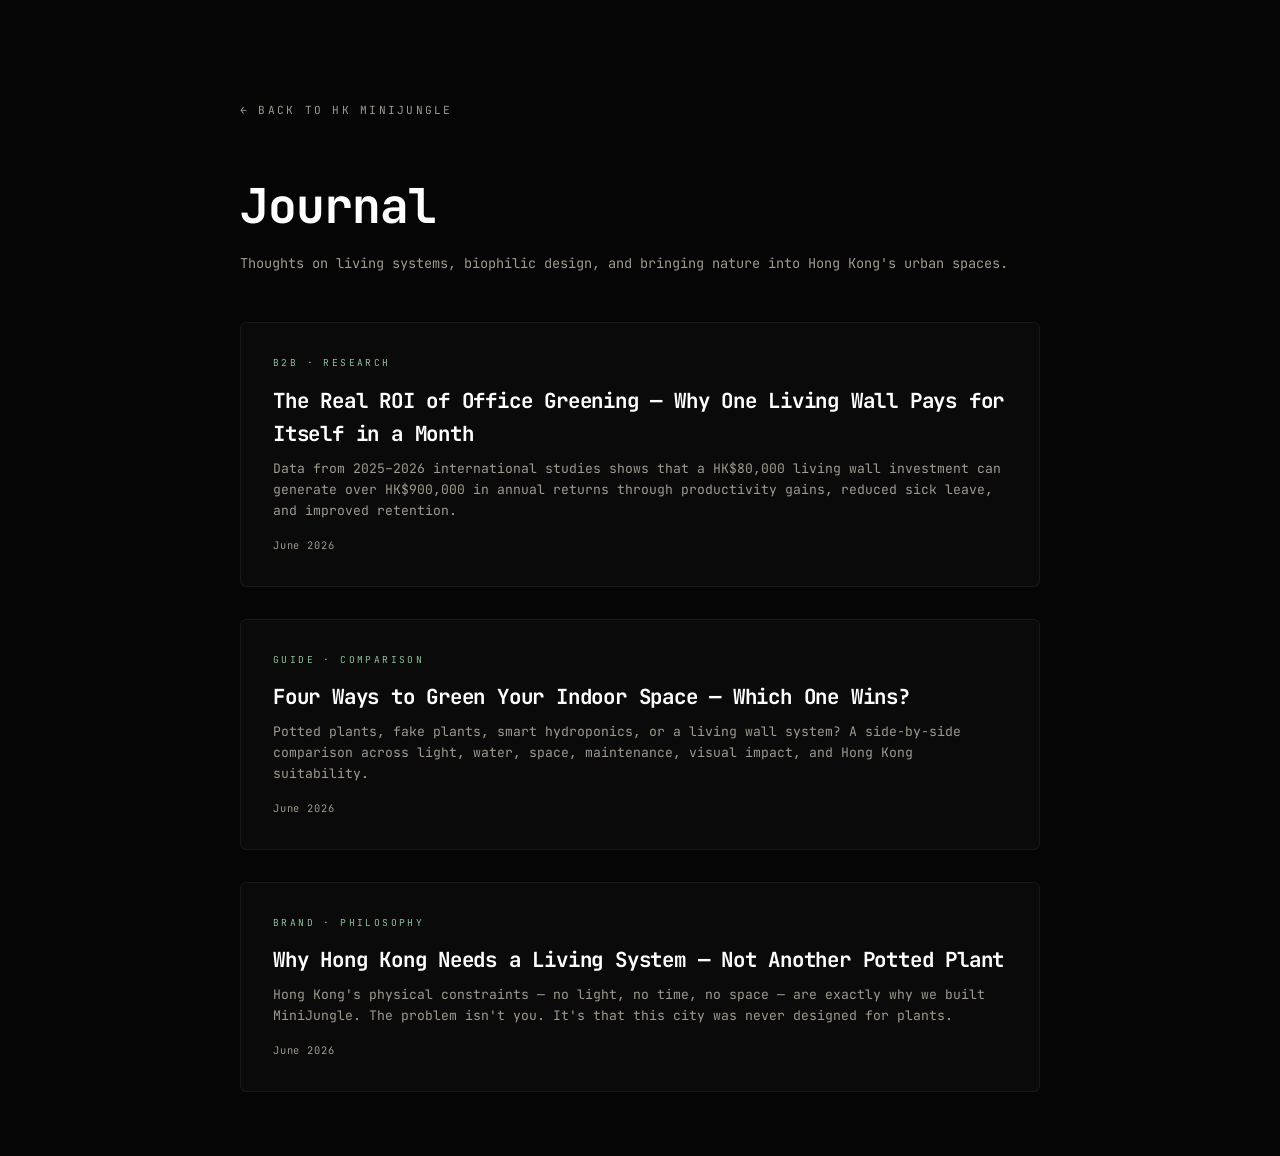
==== blog/index.html @ 42581c22 "Add /blog section with 3 articles: why HK needs living systems, indoor green comparison, office ROI" ====
<!doctype html>
<html lang="en">
<head>
  <meta charset="utf-8">
  <meta name="viewport" content="width=device-width, initial-scale=1">
  <title>Journal — HK MiniJungle</title>
  <meta name="description" content="HK MiniJungle Journal — Thoughts on living systems, biophilic design, and bringing nature into Hong Kong's urban spaces.">
  <link rel="preconnect" href="https://fonts.googleapis.com">
  <link rel="preconnect" href="https://fonts.gstatic.com" crossorigin>
  <link href="https://fonts.googleapis.com/css2?family=JetBrains+Mono:wght@300;400;500;700&display=swap" rel="stylesheet">
  <link rel="stylesheet" href="../css/styles.css">
  <style>
    .blog-page { min-height:100vh;background:#050505;padding:6rem 2rem 4rem; }
    .blog-container { max-width:800px;margin:0 auto; }
    .blog-back { font-size:0.7rem;letter-spacing:0.2em;text-transform:uppercase;color:var(--text-dim);margin-bottom:3rem;display:inline-block;transition:color 0.2s;text-decoration:none; }
    .blog-back:hover { color:var(--accent); }
    .blog-title { font-size:clamp(1.8rem,4vw,3rem);font-weight:700;color:var(--white);letter-spacing:-0.02em;margin-bottom:0.5rem; }
    .blog-sub { font-size:0.85rem;color:var(--text-dim);margin-bottom:3rem;line-height:1.6; }
    .blog-grid { display:flex;flex-direction:column;gap:2rem; }
    .blog-card { border:1px solid rgba(255,255,255,0.06);border-radius:6px;padding:2rem;background:#0A0A0A;transition:border-color 0.3s;text-decoration:none;display:block; }
    .blog-card:hover { border-color:rgba(143,191,154,0.3); }
    .blog-card-tag { font-size:0.6rem;letter-spacing:0.25em;text-transform:uppercase;color:var(--accent);margin-bottom:0.8rem; }
    .blog-card-title { font-size:1.3rem;font-weight:700;color:var(--white);letter-spacing:-0.01em;margin-bottom:0.5rem; }
    .blog-card-desc { font-size:0.82rem;color:var(--text-dim);line-height:1.6; }
    .blog-card-date { font-size:0.65rem;color:var(--text-dim);margin-top:1rem;letter-spacing:0.08em; }
  </style>
</head>
<body>
  <div class="blog-page">
    <div class="blog-container">
      <a href="/" class="blog-back">&larr; Back to HK MiniJungle</a>
      <h1 class="blog-title">Journal</h1>
      <p class="blog-sub">Thoughts on living systems, biophilic design, and bringing nature into Hong Kong's urban spaces.</p>
      <div class="blog-grid">
        <a href="office-greening-roi.html" class="blog-card">
          <div class="blog-card-tag">B2B · Research</div>
          <div class="blog-card-title">The Real ROI of Office Greening — Why One Living Wall Pays for Itself in a Month</div>
          <div class="blog-card-desc">Data from 2025–2026 international studies shows that a HK$80,000 living wall investment can generate over HK$900,000 in annual returns through productivity gains, reduced sick leave, and improved retention.</div>
          <div class="blog-card-date">June 2026</div>
        </a>
        <a href="indoor-green-comparison.html" class="blog-card">
          <div class="blog-card-tag">Guide · Comparison</div>
          <div class="blog-card-title">Four Ways to Green Your Indoor Space — Which One Wins?</div>
          <div class="blog-card-desc">Potted plants, fake plants, smart hydroponics, or a living wall system? A side-by-side comparison across light, water, space, maintenance, visual impact, and Hong Kong suitability.</div>
          <div class="blog-card-date">June 2026</div>
        </a>
        <a href="why-hk-needs-living-walls.html" class="blog-card">
          <div class="blog-card-tag">Brand · Philosophy</div>
          <div class="blog-card-title">Why Hong Kong Needs a Living System — Not Another Potted Plant</div>
          <div class="blog-card-desc">Hong Kong's physical constraints — no light, no time, no space — are exactly why we built MiniJungle. The problem isn't you. It's that this city was never designed for plants.</div>
          <div class="blog-card-date">June 2026</div>
        </a>
      </div>
    </div>
  </div>
</body>
</html>
---- css/styles.css ----
/* ═══════════════ RESET & BASE ═══════════════ */
*, *::before, *::after {
  margin: 0;
  padding: 0;
  box-sizing: border-box;
}

:root {
  --bg:        #050505;
  --forest:    #0D1F14;
  --moss:      #2D4A34;
  --moss-lit:  #6A9A7A;
  --accent:    #8FBF9A;
  --text:      #F5F2ED;
  --text-dim:  #A09A90;
  --border:    #1A1A1A;
  --white:     #FFFFFF;
  --font-mono: 'JetBrains Mono', 'Courier New', monospace;
}

html {
  background: var(--bg);
  color: var(--text);
  font-family: var(--font-mono);
  font-size: 16px;
  -webkit-font-smoothing: antialiased;
  -moz-osx-font-smoothing: grayscale;
}

body {
  background: var(--bg);
  overflow-x: hidden;
  line-height: 1.6;
}

a { color: inherit; text-decoration: none; }
button { font-family: inherit; cursor: pointer; border: none; background: none; color: inherit; }
img { display: block; max-width: 100%; }

/* ═══════════════ THREE.JS CANVAS ═══════════════ */
#bg-canvas {
  position: fixed;
  top: 0; left: 0;
  width: 100vw;
  height: 100vh;
  z-index: 0;
  pointer-events: none;
}

/* ═══════════════ MAIN SCROLL CONTAINER ═══════════════ */
#scroll-container {
  position: relative;
  z-index: 1;
}

/* ═══════════════ SCENE BASE ═══════════════ */
.scene {
  position: relative;
  min-height: 100vh;
  width: 100%;
  display: flex;
  align-items: center;
  justify-content: center;
  padding: 6rem 2rem;
}

/* ═══════════════ HERO ═══════════════ */
#hero {
  min-height: 100vh;
  flex-direction: column;
  text-align: center;
}

.hero-content {
  position: relative;
  z-index: 2;
}

.hero-overline {
  font-size: clamp(0.625rem, 0.9vw, 0.75rem);
  text-transform: uppercase;
  letter-spacing: 0.35em;
  color: var(--accent);
  margin-bottom: 2.5rem;
  font-weight: 400;
}

.hero-title {
  font-size: clamp(2.5rem, 8vw, 7rem);
  font-weight: 700;
  letter-spacing: -0.03em;
  line-height: 1;
  color: #FFFFFF;
  margin-bottom: 1.5rem;
  text-shadow: 0 0 80px rgba(143, 191, 154, 0.15);
}

.hero-subtitle {
  font-size: clamp(1rem, 2.5vw, 2rem);
  font-weight: 400;
  letter-spacing: 0.15em;
  text-transform: uppercase;
  color: var(--text);
  line-height: 1.5;
  margin-bottom: 3rem;
}

.hero-cursor {
  font-size: 1.5rem;
  color: var(--accent);
  animation: blink 1s steps(1) infinite;
}

@keyframes blink {
  0%, 50% { opacity: 1; }
  51%, 100% { opacity: 0; }
}

/* ═══════════════ MANIFESTO ═══════════════ */
#manifesto {
  background: var(--bg);
  min-height: 100vh;
  padding: 8rem 2rem;
}

.manifesto-grid {
  max-width: 900px;
  margin: 0 auto;
  display: flex;
  flex-direction: column;
  gap: 3.5rem;
}

.manifesto-line {
  display: flex;
  gap: 1.5rem;
  align-items: baseline;
}

.manifesto-line .comment {
  font-size: 0.75rem;
  color: var(--moss-lit);
  opacity: 0.5;
  font-weight: 300;
  min-width: 4rem;
}

.manifesto-line .statement {
  font-size: clamp(1.25rem, 3vw, 2.5rem);
  font-weight: 400;
  color: var(--text);
  letter-spacing: -0.01em;
  line-height: 1.3;
}

/* ═══════════════ BRAND VIDEO SECTION ═══════════════ */
.brand-video-section {
  position: relative;
  min-height: 100vh;
  display: flex;
  align-items: center;
  justify-content: center;
  overflow: hidden;
}

.brand-video-full {
  position: absolute;
  inset: 0;
  width: 100%;
  height: 100%;
  object-fit: cover;
  z-index: 0;
  opacity: 0.9;
  filter: saturate(0.9) brightness(0.7);
}

.brand-video-overlay {
  position: relative;
  z-index: 2;
  text-align: center;
  max-width: 800px;
  padding: 2rem;
}

.brand-video-label {
  font-size: 0.7rem;
  letter-spacing: 0.35em;
  text-transform: uppercase;
  color: var(--accent);
  margin-bottom: 1.5rem;
}

.brand-video-title {
  font-size: clamp(1.6rem, 4vw, 3.5rem);
  font-weight: 700;
  letter-spacing: -0.02em;
  line-height: 1.25;
  color: var(--white);
  margin-bottom: 1.5rem;
}

.brand-video-sub {
  font-size: 0.85rem;
  color: var(--text-dim);
  letter-spacing: 0.08em;
}

/* Play/Pause button */
.brand-video-play-btn {
  position: absolute;
  bottom: 3rem;
  left: 50%;
  transform: translateX(-50%);
  z-index: 3;
  width: 56px;
  height: 56px;
  border-radius: 50%;
  border: 2px solid rgba(255,255,255,0.4);
  background: rgba(0,0,0,0.5);
  backdrop-filter: blur(8px);
  cursor: pointer;
  display: flex;
  align-items: center;
  justify-content: center;
  transition: all 0.3s ease;
}

.brand-video-play-btn:hover {
  border-color: var(--accent);
  background: rgba(0,0,0,0.7);
}

.brand-video-play-btn .play-icon,
.brand-video-play-btn .pause-icon {
  font-size: 1rem;
  color: var(--white);
  line-height: 1;
}

.brand-video-play-btn .pause-icon { display: none; }

.brand-video-play-btn.paused .play-icon { display: none; }
.brand-video-play-btn.paused .pause-icon { display: block; }

/* ═══════════════ PRODUCT FILTER BAR ═══════════════ */
.filter-bar {
  display: flex;
  justify-content: center;
  gap: 0.4rem;
  flex-wrap: wrap;
  padding: 2rem 2rem 1rem;
  position: sticky;
  top: 0;
  z-index: 50;
  background: linear-gradient(to bottom, #050505, #050505ee, transparent);
}

.filter-btn {
  padding: 0.45rem 1rem;
  font-size: 0.68rem;
  letter-spacing: 0.1em;
  text-transform: uppercase;
  font-family: var(--font-mono);
  background: transparent;
  color: var(--text-dim);
  border: 1px solid rgba(255,255,255,0.08);
  border-radius: 20px;
  cursor: pointer;
  transition: all 0.25s;
}

.filter-btn:hover { border-color: var(--accent); color: var(--text); }
.filter-btn.active { background: var(--moss); color: var(--white); border-color: var(--moss-lit); }

.product-section.filtered-out {
  display: none;
}

/* ═══════════════ WISHLIST ═══════════════ */
.product-modal-price-row {
  display: flex;
  align-items: center;
  gap: 1rem;
  margin: 0.8rem 0;
}

.wishlist-btn {
  font-size: 1.4rem;
  background: none;
  border: none;
  cursor: pointer;
  color: rgba(255,255,255,0.15);
  transition: all 0.3s;
  padding: 0.2rem;
  line-height: 1;
}

.wishlist-btn:hover { color: rgba(255,255,255,0.4); transform: scale(1.15); }
.wishlist-btn.wished { color: #E05555; }

/* ═══════════════ MOBILE OPTIMIZATIONS ═══════════════ */
@media (max-width: 768px) {
  /* Larger touch targets */
  button, a, .btn-cart-add, .nav-dot { min-height: 40px; min-width: 40px; }

  /* Prevent pull-to-refresh */
  body { overscroll-behavior-y: none; }

  /* Safe area insets for notched phones */
  .cart-bar { padding-bottom: env(safe-area-inset-bottom, 0.5rem); }
  #mobile-nav { padding-bottom: env(safe-area-inset-bottom, 0.25rem); }

  /* Smaller headings on mobile */
  .hero-title { font-size: clamp(2rem, 10vw, 4rem); }
  .product-name { font-size: clamp(1.5rem, 7vw, 3rem); }

  /* Full-width filter on mobile */
  .filter-bar { padding: 1rem; gap: 0.3rem; }
  .filter-btn { padding: 0.4rem 0.7rem; font-size: 0.62rem; }
}

/* ═══════════════ PRODUCT SECTIONS ═══════════════ */
.product-section {
  min-height: 100vh;
  padding: 4rem 2rem 5rem;
  position: relative;
  overflow: hidden;
  display: flex;
  flex-direction: column;
  justify-content: center;
}

/* ── Video Background ── */
.product-video-bg {
  position: absolute;
  inset: 0;
  width: 100%;
  height: 100%;
  object-fit: cover;
  z-index: 0;
  opacity: 0.45;
  filter: saturate(0.5) brightness(0.45);
}

/* ── Fallback image (shown when video hasn't loaded) ── */
.product-bg-image {
  position: absolute;
  inset: 0;
  background-size: cover;
  background-position: center;
  opacity: 0.3;
  z-index: 0;
  filter: saturate(0.6) brightness(0.5);
  transition: opacity 0.8s ease, transform 1.2s ease;
  will-change: transform;
}

#product-space  .product-bg-image { background-image: url('https://images.unsplash.com/photo-1465146344425-f00d5f5c8f07?w=1920&q=80'); transform-origin: center 30%; }
#product-wall   .product-bg-image { background-image: url('https://images.unsplash.com/photo-1501004318641-b39e6451bec6?w=1920&q=80'); transform-origin: center 60%; }
#product-desk   .product-bg-image { background-image: url('https://images.unsplash.com/photo-1416879595882-3373a0480b5b?w=1920&q=80'); transform-origin: center 25%; }
#product-gift   .product-bg-image { background-image: url('https://images.unsplash.com/photo-1485955900006-10f4d324d411?w=1920&q=80'); transform-origin: center 55%; }
#product-doctor .product-bg-image { background-image: url('https://images.unsplash.com/photo-1491147334573-44cbb4602074?w=1920&q=80'); transform-origin: center 40%; }

/* ── Text overlay ── */
.product-overlay {
  position: relative;
  z-index: 2;
  max-width: 1200px;
}

.product-index {
  font-size: 0.7rem;
  letter-spacing: 0.3em;
  text-transform: uppercase;
  color: var(--accent);
  margin-bottom: 0.75rem;
  font-weight: 400;
}

.product-name {
  font-size: clamp(2rem, 5vw, 4rem);
  font-weight: 700;
  letter-spacing: -0.03em;
  line-height: 1.05;
  color: var(--white);
  margin-bottom: 0.75rem;
}

.product-meta {
  display: flex;
  gap: 0.6rem;
  flex-wrap: wrap;
  align-items: center;
  font-size: 0.72rem;
  letter-spacing: 0.12em;
  text-transform: uppercase;
  color: var(--moss-lit);
  margin-bottom: 1rem;
}

.product-meta .dot { color: var(--accent); opacity: 0.4; }

.product-desc {
  font-size: 0.9rem;
  color: var(--text-dim);
  max-width: 520px;
  line-height: 1.65;
  margin-bottom: 2.5rem;
  font-weight: 300;
}

/* ── Product Variant Cards ── */
.product-variants {
  display: grid;
  grid-template-columns: repeat(3, 1fr);
  gap: 1rem;
  max-width: 1200px;
  width: 100%;
}

.variant-card {
  background: rgba(10,10,10,0.6);
  backdrop-filter: blur(12px);
  border: 1px solid rgba(255,255,255,0.06);
  border-radius: 4px;
  overflow: hidden;
  display: flex;
  flex-direction: column;
  transition: border-color 0.35s ease, transform 0.35s ease;
}

.variant-card:hover {
  border-color: rgba(143,191,154,0.3);
  transform: translateY(-4px);
}

.variant-img {
  display: block;
  width: 100%;
  aspect-ratio: 4 / 3;
  object-fit: cover;
  background-size: cover;
  background-position: center;
  background-color: #0A0A0A;
  transition: transform 2.5s cubic-bezier(0.25, 0.46, 0.45, 0.94), filter 0.8s ease;
  position: relative;
  overflow: hidden;
}

.variant-img video {
  position: absolute;
  inset: 0;
  width: 100%;
  height: 100%;
  object-fit: cover;
  opacity: 0;
  transition: opacity 0.4s ease;
  pointer-events: none;
}

.variant-card:hover .variant-img video {
  opacity: 1;
}

/* Slow breathing zoom when card is in view */
.variant-card.in-view .variant-img {
  animation: breathe 8s ease-in-out infinite;
}

@keyframes breathe {
  0%, 100% { transform: scale(1); }
  50% { transform: scale(1.06); }
}

/* Hover: faster zoom + lighten */
.variant-card:hover .variant-img {
  animation: none;
  transform: scale(1.08);
  filter: brightness(1.1) saturate(1.1);
}

/* Vignette overlay on hover */
.variant-img::after {
  content: '';
  position: absolute;
  inset: 0;
  background: radial-gradient(ellipse at center, transparent 50%, rgba(5,5,5,0.5) 100%);
  opacity: 0;
  transition: opacity 0.6s ease;
  pointer-events: none;
  z-index: 2;
}

.variant-card:hover .variant-img::after {
  opacity: 1;
}

.variant-name {
  font-size: 0.8rem;
  font-weight: 500;
  color: var(--text);
  letter-spacing: 0.05em;
  padding: 0.6rem 0.75rem 0;
}

.variant-spec {
  font-size: 0.65rem;
  color: var(--text-dim);
  letter-spacing: 0.08em;
  text-transform: uppercase;
  padding: 0.15rem 0.75rem;
}

.variant-price {
  font-size: 0.8rem;
  font-weight: 500;
  color: var(--accent);
  padding: 0.25rem 0.75rem 0.75rem;
  margin-top: auto;
}

.btn-buy-sm {
  margin: 0 0.75rem 0.75rem;
  padding: 0.55rem 0;
  font-size: 0.7rem;
  letter-spacing: 0.1em;
  text-transform: uppercase;
  font-weight: 500;
  background: var(--moss);
  color: var(--white);
  border: 1px solid var(--moss-lit);
  cursor: pointer;
  transition: all 0.25s ease;
  font-family: var(--font-mono);
  text-align: center;
}

.btn-buy-sm:hover {
  background: var(--moss-lit);
}

/* ── Legacy button cleanup ── */
.btn-buy, .btn-video, .btn-inquire, .btn-buy-sm { display: none; }

/* ═══════════════ CLIENT PATH ═══════════════ */
#path {
  background: var(--bg);
  min-height: 70vh;
  flex-direction: column;
  gap: 3rem;
  padding: 8rem 2rem;
}

.path-header {
  text-align: center;
}

.section-label {
  font-size: 0.7rem;
  letter-spacing: 0.3em;
  text-transform: uppercase;
  color: var(--accent);
  margin-bottom: 0.75rem;
}

.section-title {
  font-size: clamp(1.5rem, 3.5vw, 3rem);
  font-weight: 700;
  letter-spacing: -0.02em;
  color: var(--white);
  line-height: 1.2;
}

.path-pipeline {
  display: flex;
  align-items: center;
  justify-content: center;
  gap: 0;
  flex-wrap: wrap;
  max-width: 1100px;
  margin: 0 auto;
}

.path-node {
  display: flex;
  flex-direction: column;
  align-items: center;
  gap: 0.4rem;
  padding: 1.5rem 1.2rem;
  opacity: 0.3;
  transition: opacity 0.5s ease;
}

.path-node.active {
  opacity: 1;
}

.node-icon {
  font-size: 0.7rem;
  color: var(--accent);
  font-weight: 500;
  letter-spacing: 0.1em;
}

.node-title {
  font-size: 0.8rem;
  letter-spacing: 0.12em;
  text-transform: uppercase;
  color: var(--text);
  white-space: nowrap;
  font-weight: 500;
}

.node-arrow {
  font-size: 0.8rem;
  color: var(--moss-lit);
  opacity: 0.4;
  margin-left: 0.5rem;
}

.path-note {
  text-align: center;
  font-size: 0.85rem;
  color: var(--text-dim);
  font-style: italic;
  font-weight: 300;
  letter-spacing: 0.05em;
}

/* ═══════════════ INSTAGRAM ═══════════════ */
#instagram {
  background: var(--bg);
  min-height: auto;
  flex-direction: column;
  gap: 2.5rem;
  padding: 6rem 2rem;
}

.ig-header {
  text-align: center;
}

.ig-handle {
  display: inline-block;
  margin-top: 0.5rem;
  font-size: 0.9rem;
  color: var(--accent);
  letter-spacing: 0.05em;
  text-decoration: none;
  transition: color 0.2s;
}

.ig-handle:hover { color: var(--white); }

.ig-grid {
  display: grid;
  grid-template-columns: repeat(3, 1fr);
  gap: 0.5rem;
  max-width: 900px;
  width: 100%;
}

.ig-item {
  aspect-ratio: 1 / 1;
  overflow: hidden;
  display: block;
}

.ig-img {
  width: 100%;
  height: 100%;
  background-size: cover;
  background-position: center;
  transition: transform 0.6s ease, filter 0.4s ease;
  filter: saturate(0.6) brightness(0.7);
}

.ig-item:hover .ig-img {
  transform: scale(1.08);
  filter: saturate(1) brightness(0.9);
}

@media (max-width: 768px) {
  .ig-grid { grid-template-columns: repeat(2, 1fr); }
}

/* ═══════════════ CONTACT / TERMINAL ═══════════════ */
#contact {
  background: var(--bg);
  min-height: 80vh;
  flex-direction: column;
  gap: 4rem;
  padding: 8rem 2rem;
}

.terminal-container {
  width: 100%;
  max-width: 620px;
  background: #0A0A0A;
  border: 1px solid rgba(255,255,255,0.08);
  border-radius: 8px;
  overflow: hidden;
}

.terminal-header {
  display: flex;
  align-items: center;
  gap: 8px;
  padding: 0.9rem 1.2rem;
  background: #111;
  border-bottom: 1px solid rgba(255,255,255,0.05);
}

.terminal-dot {
  width: 10px;
  height: 10px;
  border-radius: 50%;
}

.terminal-dot.red    { background: #FF5F56; }
.terminal-dot.yellow { background: #FFBD2E; }
.terminal-dot.green  { background: #27C93F; }

.terminal-title {
  margin-left: 0.5rem;
  font-size: 0.7rem;
  color: var(--text-dim);
  letter-spacing: 0.05em;
}

.terminal-body {
  padding: 2rem 1.5rem;
  font-size: 0.85rem;
  line-height: 2.2;
}

.terminal-line { color: var(--text-dim); font-weight: 300; }
.terminal-line.output { color: var(--moss-lit); }
.terminal-line .prompt { color: var(--accent); font-weight: 500; }

.cursor-blink {
  color: var(--accent);
  animation: blink 1s steps(1) infinite;
}

.contact-links {
  display: flex;
  gap: 3rem;
  flex-wrap: wrap;
  justify-content: center;
}

.contact-link {
  display: flex;
  align-items: center;
  gap: 0.6rem;
  font-size: 0.9rem;
  letter-spacing: 0.1em;
  text-transform: uppercase;
  padding: 1rem 0;
  transition: all 0.25s ease;
  font-weight: 400;
}

.contact-link:hover {
  color: var(--accent);
}

.contact-icon {
  color: var(--moss-lit);
  font-size: 0.75rem;
}

/* ═══════════════ FOOTER ═══════════════ */
#footer {
  text-align: center;
  padding: 4rem 2rem;
  border-top: 1px solid rgba(255,255,255,0.04);
  color: var(--text-dim);
  font-size: 0.75rem;
  letter-spacing: 0.1em;
}

.footer-top {
  display: flex;
  justify-content: center;
  gap: 0.75rem;
  align-items: center;
  margin-bottom: 0.75rem;
  color: var(--text);
}

.footer-dot { color: var(--accent); }

.footer-tagline {
  color: var(--text-dim);
  font-weight: 300;
}

/* ═══════════════ VIDEO MODAL ═══════════════ */
.video-modal {
  position: fixed;
  inset: 0;
  z-index: 999;
  display: flex;
  align-items: center;
  justify-content: center;
}

.video-modal.hidden { display: none; }

.video-backdrop {
  position: absolute;
  inset: 0;
  background: rgba(0,0,0,0.88);
  backdrop-filter: blur(10px);
}

.video-modal-box {
  position: relative;
  width: 90vw;
  max-width: 960px;
}

.video-container {
  position: relative;
  width: 100%;
  aspect-ratio: 16/9;
  background: #000;
  border: 1px solid rgba(255,255,255,0.08);
}

.video-container.hidden { display: none; }

.video-container iframe,
.video-container video {
  width: 100%;
  height: 100%;
  display: block;
}

.video-close {
  position: absolute;
  top: -2.5rem;
  right: 0;
  font-size: 1.8rem;
  color: var(--text);
  z-index: 2;
  padding: 0.25rem 0.5rem;
  transition: color 0.2s;
  background: none;
  border: none;
  cursor: pointer;
  font-family: var(--font-mono);
}

.video-close:hover { color: var(--accent); }

/* ═══════════════ CUSTOM CURSOR ═══════════════ */
#cursor-dot {
  position: fixed;
  top: -4px; left: -4px;
  width: 8px; height: 8px;
  border-radius: 50%;
  background: var(--accent);
  pointer-events: none;
  z-index: 9999;
  mix-blend-mode: difference;
  transform: translate(-50%, -50%);
}

#cursor-ring {
  position: fixed;
  top: -20px; left: -20px;
  width: 40px; height: 40px;
  border-radius: 50%;
  border: 1px solid rgba(143,191,154,0.25);
  pointer-events: none;
  z-index: 9998;
  transform: translate(-50%, -50%);
}

/* ═══════════════ SIDE NAVIGATION ═══════════════ */
#side-nav {
  position: fixed;
  right: 1.5rem;
  top: 50%;
  transform: translateY(-50%);
  z-index: 100;
  display: flex;
  flex-direction: column;
  gap: 1rem;
}

.nav-dot {
  width: 8px;
  height: 8px;
  border-radius: 50%;
  background: rgba(255,255,255,0.15);
  border: 1px solid rgba(255,255,255,0.08);
  cursor: pointer;
  transition: all 0.35s ease;
  padding: 0;
}

.nav-dot:hover {
  background: rgba(143,191,154,0.5);
  border-color: rgba(143,191,154,0.4);
}

.nav-dot.active {
  background: var(--accent);
  border-color: var(--accent);
  box-shadow: 0 0 12px rgba(143,191,154,0.4);
  transform: scale(1.3);
}

/* ═══════════════ PAGE TRANSITION ═══════════════ */
.page-transition {
  position: fixed;
  inset: 0;
  z-index: 9999;
  background: #050505;
  pointer-events: none;
  opacity: 0;
  transition: opacity 0.4s ease;
}

.page-transition.active {
  opacity: 1;
  pointer-events: all;
}

/* ═══════════════ LANGUAGE TOGGLE ═══════════════ */
.lang-toggle {
  position: fixed;
  top: 1.5rem;
  right: 4.5rem;
  z-index: 1000;
  padding: 0.5rem 0.8rem;
  font-size: 0.68rem;
  letter-spacing: 0.08em;
  font-family: var(--font-mono);
  background: rgba(10,10,10,0.7);
  backdrop-filter: blur(8px);
  border: 1px solid rgba(255,255,255,0.08);
  border-radius: 20px;
  color: var(--text);
  cursor: pointer;
  transition: all 0.3s;
  text-transform: uppercase;
}

.lang-toggle:hover { border-color: var(--accent); color: var(--accent); }

/* ═══════════════ HAMBURGER ═══════════════ */
.hamburger {
  position: fixed;
  top: 1.5rem;
  right: 1.5rem;
  z-index: 1000;
  width: 40px;
  height: 40px;
  background: rgba(10,10,10,0.7);
  backdrop-filter: blur(8px);
  border: 1px solid rgba(255,255,255,0.08);
  border-radius: 50%;
  cursor: pointer;
  display: flex;
  flex-direction: column;
  align-items: center;
  justify-content: center;
  gap: 5px;
  transition: border-color 0.3s;
}

.hamburger:hover { border-color: var(--accent); }

.hamburger span {
  display: block;
  width: 18px;
  height: 1.5px;
  background: var(--text);
  transition: all 0.3s ease;
  transform-origin: center;
}

.hamburger.open span:nth-child(1) { transform: translateY(3px) rotate(45deg); }
.hamburger.open span:nth-child(2) { transform: translateY(-3px) rotate(-45deg); }

/* ═══════════════ FULL-SCREEN NAV ═══════════════ */
.fullnav {
  position: fixed;
  inset: 0;
  z-index: 998;
  background: rgba(5,5,5,0.96);
  backdrop-filter: blur(24px);
  display: flex;
  flex-direction: column;
  justify-content: center;
  padding: 4rem;
  opacity: 0;
  pointer-events: none;
  transition: opacity 0.4s ease;
}

.fullnav.open {
  opacity: 1;
  pointer-events: all;
}

.fullnav-inner {
  display: grid;
  grid-template-columns: 1fr 1fr;
  gap: 4rem;
  max-width: 800px;
  margin: 0 auto;
  width: 100%;
}

.fullnav-col {
  display: flex;
  flex-direction: column;
  gap: 0.8rem;
}

.fullnav-label {
  font-size: 0.65rem;
  text-transform: uppercase;
  letter-spacing: 0.3em;
  color: var(--accent);
  margin-bottom: 1rem;
}

.fullnav-link {
  font-size: clamp(1.2rem, 3vw, 2rem);
  font-weight: 500;
  color: var(--text);
  letter-spacing: -0.02em;
  text-decoration: none;
  transition: color 0.25s, transform 0.25s;
  display: inline-block;
  line-height: 1.4;
}

.fullnav-link:hover {
  color: var(--accent);
  transform: translateX(8px);
}

.fullnav-footer {
  position: absolute;
  bottom: 2.5rem;
  left: 4rem;
  font-size: 0.7rem;
  color: var(--text-dim);
  letter-spacing: 0.08em;
  display: flex;
  gap: 0.5rem;
}

.fullnav-footer .dot { color: var(--accent); }

@media (max-width: 768px) {
  .fullnav { padding: 2rem; }
  .fullnav-inner { grid-template-columns: 1fr; gap: 2.5rem; }
  .fullnav-footer { left: 2rem; bottom: 1.5rem; }
}

/* ═══════════════ CART BAR & MINI CART ═══════════════ */
.cart-bar {
  position: fixed;
  bottom: 2rem;
  left: 2rem;
  z-index: 200;
  display: flex;
  align-items: center;
  gap: 1rem;
  background: rgba(10,10,10,0.85);
  backdrop-filter: blur(12px);
  border: 1px solid rgba(255,255,255,0.08);
  border-radius: 50px;
  padding: 0.5rem 1.2rem 0.5rem 0.5rem;
  transition: border-color 0.3s;
}

.cart-bar:hover { border-color: var(--accent); }

.cart-toggle {
  width: 40px; height: 40px;
  border-radius: 50%;
  background: var(--moss);
  border: 1px solid var(--moss-lit);
  cursor: pointer;
  display: flex;
  align-items: center;
  justify-content: center;
  position: relative;
  transition: background 0.3s;
  color: var(--white);
  font-family: var(--font-mono);
  font-size: 0.9rem;
}

.cart-toggle:hover { background: var(--moss-lit); }

.cart-count {
  position: absolute;
  top: -4px; right: -4px;
  background: var(--accent);
  color: #050505;
  font-size: 0.6rem;
  font-weight: 700;
  width: 18px; height: 18px;
  border-radius: 50%;
  display: flex;
  align-items: center;
  justify-content: center;
  font-family: var(--font-mono);
}

.cart-total {
  font-size: 0.8rem;
  color: var(--text);
  font-weight: 500;
  letter-spacing: 0.05em;
}

/* Mini cart panel */
.mini-cart {
  position: fixed;
  bottom: 7rem;
  left: 2rem;
  z-index: 199;
  width: 380px;
  max-height: 60vh;
  background: rgba(10,10,10,0.95);
  backdrop-filter: blur(16px);
  border: 1px solid rgba(255,255,255,0.08);
  border-radius: 8px;
  display: flex;
  flex-direction: column;
  opacity: 0;
  pointer-events: none;
  transform: translateY(12px);
  transition: opacity 0.3s ease, transform 0.3s ease;
}

.mini-cart.open {
  opacity: 1;
  pointer-events: all;
  transform: translateY(0);
}

.mini-cart-header {
  display: flex;
  justify-content: space-between;
  align-items: center;
  padding: 1rem 1.2rem;
  border-bottom: 1px solid rgba(255,255,255,0.06);
  font-size: 0.8rem;
  letter-spacing: 0.1em;
  text-transform: uppercase;
  color: var(--text);
}

.mini-cart-close {
  background: none; border: none;
  color: var(--text-dim);
  font-size: 1.2rem;
  cursor: pointer;
  transition: color 0.2s;
}

.mini-cart-close:hover { color: var(--accent); }

.mini-cart-items {
  flex: 1;
  overflow-y: auto;
  padding: 1rem 1.2rem;
  display: flex;
  flex-direction: column;
  gap: 0.75rem;
  min-height: 60px;
}

.cart-empty {
  color: var(--text-dim);
  font-size: 0.78rem;
  text-align: center;
  padding: 1.5rem 0;
}

.cart-item {
  display: flex;
  justify-content: space-between;
  align-items: center;
  gap: 0.75rem;
  padding-bottom: 0.75rem;
  border-bottom: 1px solid rgba(255,255,255,0.04);
}

.cart-item-info { flex: 1; }
.cart-item-name { font-size: 0.78rem; color: var(--text); font-weight: 500; }
.cart-item-price { font-size: 0.7rem; color: var(--accent); }
.cart-item-qty { font-size: 0.65rem; color: var(--text-dim); }

.cart-item-remove {
  background: none; border: none;
  color: var(--text-dim);
  cursor: pointer;
  font-size: 0.8rem;
  padding: 0.25rem;
  transition: color 0.2s;
}

.cart-item-remove:hover { color: #E05555; }

.mini-cart-footer {
  padding: 1rem 1.2rem;
  border-top: 1px solid rgba(255,255,255,0.06);
}

.cart-summary {
  display: flex;
  justify-content: space-between;
  align-items: center;
  margin-bottom: 0.75rem;
  font-size: 0.85rem;
  color: var(--white);
  font-weight: 500;
}

.btn-checkout {
  width: 100%;
  padding: 0.75rem;
  font-size: 0.8rem;
  letter-spacing: 0.12em;
  text-transform: uppercase;
  font-weight: 600;
  background: var(--moss);
  color: var(--white);
  border: 1px solid var(--moss-lit);
  font-family: var(--font-mono);
  cursor: pointer;
  border-radius: 4px;
  transition: all 0.25s;
}

.btn-checkout:hover { background: var(--moss-lit); }

/* Add to cart button style */
.btn-cart-add {
  margin: 0 0.75rem 0.75rem;
  padding: 0.55rem 0;
  font-size: 0.7rem;
  letter-spacing: 0.1em;
  text-transform: uppercase;
  font-weight: 500;
  background: var(--moss);
  color: var(--white);
  border: 1px solid var(--moss-lit);
  cursor: pointer;
  transition: all 0.25s ease;
  font-family: var(--font-mono);
  text-align: center;
}

.btn-cart-add:hover { background: var(--moss-lit); }
.btn-cart-add.added { background: var(--accent); border-color: var(--accent); }

@media (max-width: 768px) {
  .cart-bar { left: 1rem; bottom: 1.5rem; }
  .mini-cart { left: 0.5rem; right: 0.5rem; width: auto; bottom: 6rem; }
}

/* ═══════════════ SOUND INDICATOR ═══════════════ */
.sound-indicator {
  position: fixed;
  bottom: 2rem;
  right: 2rem;
  z-index: 200;
  width: 44px;
  height: 44px;
  border-radius: 50%;
  border: 1px solid rgba(255,255,255,0.12);
  background: rgba(10,10,10,0.7);
  backdrop-filter: blur(8px);
  cursor: pointer;
  font-size: 1.1rem;
  display: flex;
  align-items: center;
  justify-content: center;
  transition: all 0.3s ease;
}

.sound-indicator:hover {
  border-color: var(--accent);
}

.sound-indicator.playing {
  border-color: rgba(143,191,154,0.4);
  box-shadow: 0 0 16px rgba(143,191,154,0.15);
}

/* ═══════════════ PRODUCT DETAIL MODAL ═══════════════ */
.product-modal {
  position: fixed;
  inset: 0;
  z-index: 1100;
  display: flex;
  align-items: center;
  justify-content: center;
  padding: 2rem;
}

.product-modal.hidden { display: none; }

.product-modal-backdrop {
  position: absolute;
  inset: 0;
  background: rgba(0,0,0,0.9);
  backdrop-filter: blur(16px);
}

.product-modal-card {
  position: relative;
  width: 100%;
  max-width: 1000px;
  max-height: 85vh;
  background: #0A0A0A;
  border: 1px solid rgba(255,255,255,0.08);
  border-radius: 8px;
  overflow-y: auto;
}

.product-modal-close {
  position: absolute;
  top: 1rem; right: 1rem;
  z-index: 2;
  font-size: 1.8rem;
  color: var(--text);
  background: none;
  border: none;
  cursor: pointer;
  transition: color 0.2s;
  line-height: 1;
}

.product-modal-close:hover { color: var(--accent); }

.product-modal-layout {
  display: grid;
  grid-template-columns: 1fr 1fr;
  min-height: 500px;
}

.product-modal-media {
  position: relative;
  background: #050505;
  display: flex;
  align-items: center;
  justify-content: center;
  overflow: hidden;
  min-height: 400px;
}

.product-modal-video {
  position: absolute;
  inset: 0;
  width: 100%;
  height: 100%;
  object-fit: cover;
  opacity: 0.7;
}

.product-modal-image {
  position: absolute;
  inset: 0;
  background-size: cover;
  background-position: center;
}

.product-modal-info {
  padding: 2.5rem 2rem;
  display: flex;
  flex-direction: column;
  gap: 0.6rem;
}

.product-modal-index {
  font-size: 0.65rem;
  letter-spacing: 0.3em;
  text-transform: uppercase;
  color: var(--accent);
}

.product-modal-name {
  font-size: 1.8rem;
  font-weight: 700;
  color: var(--white);
  letter-spacing: -0.02em;
}

.product-modal-variant {
  font-size: 0.85rem;
  color: var(--text-dim);
  letter-spacing: 0.05em;
}

.product-modal-desc {
  font-size: 0.85rem;
  color: var(--text-dim);
  line-height: 1.7;
  margin: 0.5rem 0;
}

.product-modal-specs {
  display: flex;
  flex-wrap: wrap;
  gap: 0.4rem 1.5rem;
  font-size: 0.72rem;
  color: var(--moss-lit);
  margin: 0.5rem 0;
}

.product-modal-specs span {
  letter-spacing: 0.05em;
}

.product-modal-price {
  font-size: 1.5rem;
  font-weight: 700;
  color: var(--accent);
  margin: 0.8rem 0;
}

.product-modal-qty {
  display: flex;
  align-items: center;
  gap: 1rem;
  margin-bottom: 0.5rem;
}

.product-modal-qty button {
  width: 36px; height: 36px;
  border-radius: 50%;
  background: rgba(255,255,255,0.06);
  border: 1px solid rgba(255,255,255,0.1);
  color: var(--text);
  font-size: 1.1rem;
  cursor: pointer;
  font-family: var(--font-mono);
  transition: all 0.2s;
}

.product-modal-qty button:hover { border-color: var(--accent); color: var(--accent); }
.product-modal-qty span { font-size: 1rem; color: var(--white); min-width: 1.5rem; text-align: center; }

.product-modal-actions {
  display: flex;
  gap: 0.75rem;
  margin-top: 0.8rem;
}

.btn-cart-add-lg {
  flex: 1;
  padding: 0.85rem 1.5rem;
  font-size: 0.78rem;
  letter-spacing: 0.1em;
  text-transform: uppercase;
  font-weight: 600;
  background: var(--moss);
  color: var(--white);
  border: 1px solid var(--moss-lit);
  cursor: pointer;
  font-family: var(--font-mono);
  border-radius: 4px;
  transition: all 0.25s;
}

.btn-cart-add-lg:hover { background: var(--moss-lit); }

.btn-buy-now {
  flex: 1;
  padding: 0.85rem 1.5rem;
  font-size: 0.78rem;
  letter-spacing: 0.1em;
  text-transform: uppercase;
  font-weight: 600;
  background: transparent;
  color: var(--accent);
  border: 1px solid rgba(143,191,154,0.3);
  cursor: pointer;
  font-family: var(--font-mono);
  border-radius: 4px;
  transition: all 0.25s;
}

.btn-buy-now:hover { background: rgba(143,191,154,0.08); border-color: var(--accent); }

@media (max-width: 768px) {
  .product-modal { padding: 0; align-items: flex-end; }
  .product-modal-card { max-width: 100%; max-height: 92vh; border-radius: 12px 12px 0 0; }
  .product-modal-layout { grid-template-columns: 1fr; min-height: auto; }
  .product-modal-media { min-height: 250px; }
  .product-modal-info { padding: 1.5rem; }
  .product-modal-name { font-size: 1.4rem; }
  .product-modal-actions { flex-direction: column; }
}

/* ═══════════════ RESPONSIVE ═══════════════ */
@media (max-width: 768px) {
  .product-section {
    grid-template-columns: 1fr;
    gap: 1.5rem;
    padding: 3rem 1.25rem;
  }

  .product-overlay { padding: 1rem 0; max-width: 100%; }

  .product-variants {
    grid-template-columns: 1fr;
    gap: 0.75rem;
  }

  .manifesto-line {
    flex-direction: column;
    gap: 0.25rem;
  }

  .manifesto-line .comment {
    min-width: auto;
  }

  .path-pipeline {
    flex-direction: column;
    gap: 0.5rem;
  }

  .path-node {
    flex-direction: row;
    gap: 1rem;
  }

  .node-arrow {
    display: none;
  }

  .btn-cart-add { width: 100%; text-align: center; }

  .contact-links {
    flex-direction: column;
    gap: 0.5rem;
    align-items: center;
  }

  /* Hide custom cursor on mobile */
  #cursor-dot, #cursor-ring { display: none; }

  /* Side nav smaller on mobile */
  #side-nav { right: 0.5rem; gap: 0.7rem; }
  .nav-dot { width: 6px; height: 6px; }

  /* Mobile bottom nav */
  #mobile-nav {
    display: flex;
    position: fixed;
    bottom: 0; left: 0; right: 0;
    z-index: 199;
    background: rgba(5,5,5,0.92);
    backdrop-filter: blur(16px);
    border-top: 1px solid rgba(255,255,255,0.06);
    padding: 0.5rem 0 0.25rem;
    justify-content: space-around;
  }

  #mobile-nav a {
    font-size: 0.6rem;
    text-transform: uppercase;
    letter-spacing: 0.1em;
    color: var(--text-dim);
    text-decoration: none;
    padding: 0.4rem 0.6rem;
    transition: color 0.2s;
  }

  #mobile-nav a.active { color: var(--accent); }

  /* Cart bar adjust for mobile nav */
  .cart-bar { bottom: 4rem; left: 0.5rem; }
  .mini-cart { bottom: 8rem; }
  #sound-indicator { bottom: 4rem; }
}
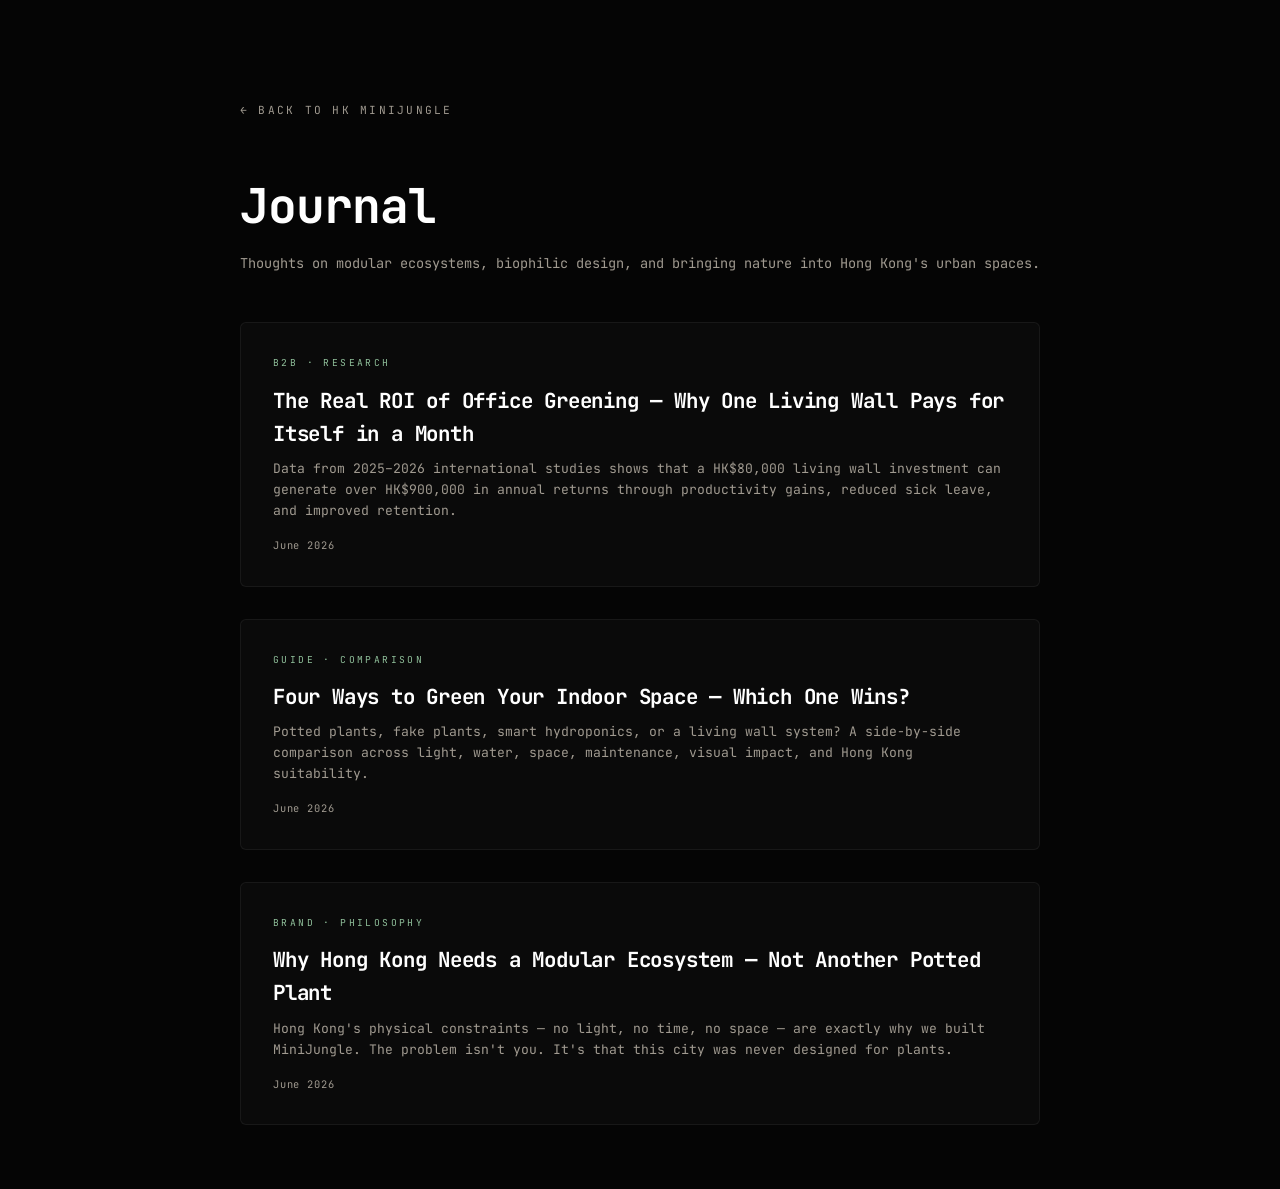
==== commit 38f205b4: "Replace 'Living System' with 'Modular Ecosystem' — align with BP ecosystem concept" ====
--- a/blog/index.html
+++ b/blog/index.html
@@ -4,7 +4,7 @@
   <meta charset="utf-8">
   <meta name="viewport" content="width=device-width, initial-scale=1">
   <title>Journal — HK MiniJungle</title>
-  <meta name="description" content="HK MiniJungle Journal — Thoughts on living systems, biophilic design, and bringing nature into Hong Kong's urban spaces.">
+  <meta name="description" content="HK MiniJungle Journal — Thoughts on modular ecosystems, biophilic design, and bringing nature into Hong Kong's urban spaces.">
   <link rel="preconnect" href="https://fonts.googleapis.com">
   <link rel="preconnect" href="https://fonts.gstatic.com" crossorigin>
   <link href="https://fonts.googleapis.com/css2?family=JetBrains+Mono:wght@300;400;500;700&display=swap" rel="stylesheet">
@@ -30,7 +30,7 @@
     <div class="blog-container">
       <a href="/" class="blog-back">&larr; Back to HK MiniJungle</a>
       <h1 class="blog-title">Journal</h1>
-      <p class="blog-sub">Thoughts on living systems, biophilic design, and bringing nature into Hong Kong's urban spaces.</p>
+      <p class="blog-sub">Thoughts on modular ecosystems, biophilic design, and bringing nature into Hong Kong's urban spaces.</p>
       <div class="blog-grid">
         <a href="office-greening-roi.html" class="blog-card">
           <div class="blog-card-tag">B2B · Research</div>
@@ -46,7 +46,7 @@
         </a>
         <a href="why-hk-needs-living-walls.html" class="blog-card">
           <div class="blog-card-tag">Brand · Philosophy</div>
-          <div class="blog-card-title">Why Hong Kong Needs a Living System — Not Another Potted Plant</div>
+          <div class="blog-card-title">Why Hong Kong Needs a Modular Ecosystem — Not Another Potted Plant</div>
           <div class="blog-card-desc">Hong Kong's physical constraints — no light, no time, no space — are exactly why we built MiniJungle. The problem isn't you. It's that this city was never designed for plants.</div>
           <div class="blog-card-date">June 2026</div>
         </a>
--- a/css/styles.css
+++ b/css/styles.css
@@ -542,6 +542,152 @@
 /* ── Legacy button cleanup ── */
 .btn-buy, .btn-video, .btn-inquire, .btn-buy-sm { display: none; }
 
+/* ═══════════════ CASE STUDIES ═══════════════ */
+.cases-section {
+  background: var(--bg);
+  min-height: auto;
+  flex-direction: column;
+  gap: 3rem;
+  padding: 6rem 2rem;
+}
+
+.cases-header { text-align: center; }
+
+.cases-disclaimer {
+  font-size: 0.68rem;
+  color: var(--text-dim);
+  opacity: 0.5;
+  margin-top: 0.5rem;
+  font-style: italic;
+}
+
+.cases-grid {
+  display: grid;
+  grid-template-columns: repeat(3, 1fr);
+  gap: 1rem;
+  max-width: 1200px;
+  width: 100%;
+}
+
+.case-card {
+  background: #0A0A0A;
+  border: 1px solid rgba(255,255,255,0.06);
+  border-radius: 4px;
+  overflow: hidden;
+  transition: border-color 0.35s, transform 0.35s;
+  cursor: pointer;
+}
+
+.case-card:hover {
+  border-color: rgba(143,191,154,0.3);
+  transform: translateY(-4px);
+}
+
+.case-img {
+  width: 100%;
+  aspect-ratio: 16/10;
+  background-size: cover;
+  background-position: center;
+  filter: saturate(0.6) brightness(0.7);
+  transition: filter 0.5s;
+}
+
+.case-card:hover .case-img {
+  filter: saturate(1) brightness(0.9);
+}
+
+.case-info {
+  padding: 1rem 1.2rem;
+}
+
+.case-client {
+  display: block;
+  font-size: 0.82rem;
+  font-weight: 500;
+  color: var(--text);
+  letter-spacing: 0.03em;
+  margin-bottom: 0.25rem;
+}
+
+.case-type {
+  font-size: 0.68rem;
+  color: var(--text-dim);
+  letter-spacing: 0.05em;
+}
+
+@media (max-width: 768px) {
+  .cases-grid { grid-template-columns: 1fr; }
+}
+
+/* ═══════════════ JOURNAL ═══════════════ */
+.journal-section {
+  background: var(--bg);
+  min-height: auto;
+  flex-direction: column;
+  gap: 2.5rem;
+  padding: 6rem 2rem;
+}
+
+.journal-header { text-align: center; }
+
+.journal-grid {
+  display: grid;
+  grid-template-columns: repeat(3, 1fr);
+  gap: 1rem;
+  max-width: 1000px;
+  width: 100%;
+}
+
+.journal-card {
+  background: #0A0A0A;
+  border: 1px solid rgba(255,255,255,0.06);
+  border-radius: 6px;
+  padding: 1.5rem;
+  text-decoration: none;
+  display: flex;
+  flex-direction: column;
+  gap: 0.5rem;
+  transition: border-color 0.3s;
+}
+
+.journal-card:hover { border-color: rgba(143,191,154,0.3); }
+
+.journal-tag {
+  font-size: 0.6rem;
+  letter-spacing: 0.2em;
+  text-transform: uppercase;
+  color: var(--accent);
+}
+
+.journal-title {
+  font-size: 0.95rem;
+  font-weight: 600;
+  color: var(--white);
+  letter-spacing: -0.01em;
+  line-height: 1.3;
+}
+
+.journal-desc {
+  font-size: 0.75rem;
+  color: var(--text-dim);
+  line-height: 1.5;
+}
+
+.journal-more {
+  font-size: 0.72rem;
+  letter-spacing: 0.1em;
+  text-transform: uppercase;
+  color: var(--accent);
+  text-decoration: none;
+  transition: color 0.2s;
+}
+
+.journal-more:hover { color: var(--white); }
+
+@media (max-width: 768px) {
+  .journal-grid { grid-template-columns: 1fr; }
+}
+
 /* ═══════════════ CLIENT PATH ═══════════════ */
 #path {
   background: var(--bg);
@@ -774,13 +920,37 @@
 /* ═══════════════ FOOTER ═══════════════ */
 #footer {
   text-align: center;
-  padding: 4rem 2rem;
+  padding: 5rem 2rem 4rem;
   border-top: 1px solid rgba(255,255,255,0.04);
   color: var(--text-dim);
   font-size: 0.75rem;
   letter-spacing: 0.1em;
 }
 
+.footer-journey {
+  display: flex;
+  justify-content: center;
+  align-items: center;
+  gap: 0.6rem;
+  flex-wrap: wrap;
+  font-size: 0.68rem;
+  letter-spacing: 0.12em;
+  text-transform: uppercase;
+  color: var(--text-dim);
+  margin-bottom: 0.6rem;
+}
+
+.footer-arrow { color: var(--moss-lit); font-size: 0.7rem; }
+
+.footer-motto {
+  font-size: 0.72rem;
+  color: var(--text);
+  margin-bottom: 2rem;
+  font-style: italic;
+  font-weight: 300;
+  letter-spacing: 0.03em;
+}
+
 .footer-top {
   display: flex;
   justify-content: center;
@@ -796,6 +966,19 @@
   color: var(--text-dim);
   font-weight: 300;
 }
+
+.footer-privacy {
+  display: inline-block;
+  margin-top: 0.5rem;
+  font-size: 0.65rem;
+  color: var(--text-dim);
+  letter-spacing: 0.08em;
+  text-decoration: none;
+  opacity: 0.4;
+  transition: opacity 0.2s;
+}
+
+.footer-privacy:hover { opacity: 0.8; }
 
 /* ═══════════════ VIDEO MODAL ═══════════════ */
 .video-modal {
@@ -1303,6 +1486,86 @@
   box-shadow: 0 0 16px rgba(143,191,154,0.15);
 }
 
+/* ═══════════════ RECOMMENDATION BAR ═══════════════ */
+.rec-bar {
+  position: fixed;
+  bottom: 2rem;
+  left: 50%;
+  transform: translateX(-50%);
+  z-index: 180;
+  background: rgba(10,10,10,0.95);
+  backdrop-filter: blur(16px);
+  border: 1px solid rgba(143,191,154,0.15);
+  border-radius: 12px;
+  padding: 1rem 1.5rem;
+  display: flex;
+  align-items: center;
+  gap: 1.5rem;
+  transition: opacity 0.4s, transform 0.4s;
+}
+
+.rec-bar.hidden { opacity: 0; pointer-events: none; transform: translateX(-50%) translateY(20px); }
+
+.rec-label {
+  font-size: 0.68rem;
+  letter-spacing: 0.1em;
+  text-transform: uppercase;
+  color: var(--accent);
+  white-space: nowrap;
+}
+
+.rec-items { display: flex; gap: 0.75rem; }
+
+.rec-item {
+  display: flex;
+  flex-direction: column;
+  align-items: center;
+  gap: 0.3rem;
+  cursor: pointer;
+  transition: transform 0.2s;
+  text-decoration: none;
+}
+
+.rec-item:hover { transform: translateY(-3px); }
+
+.rec-item-img {
+  width: 56px; height: 42px;
+  border-radius: 3px;
+  background-size: cover;
+  background-position: center;
+  border: 1px solid rgba(255,255,255,0.06);
+}
+
+.rec-item-name {
+  font-size: 0.58rem;
+  color: var(--text);
+  letter-spacing: 0.04em;
+  white-space: nowrap;
+}
+
+.rec-item-price {
+  font-size: 0.55rem;
+  color: var(--accent);
+}
+
+.rec-close {
+  font-size: 1rem;
+  color: var(--text-dim);
+  background: none;
+  border: none;
+  cursor: pointer;
+  padding: 0.2rem;
+  transition: color 0.2s;
+}
+
+.rec-close:hover { color: var(--accent); }
+
+@media (max-width: 768px) {
+  .rec-bar { flex-direction: column; gap: 0.75rem; bottom: 5rem; left: 1rem; right: 1rem; transform: none; border-radius: 8px; padding: 1rem; }
+  .rec-bar.hidden { transform: translateY(20px); }
+  .rec-items { flex-wrap: wrap; justify-content: center; }
+}
+
 /* ═══════════════ PRODUCT DETAIL MODAL ═══════════════ */
 .product-modal {
   position: fixed;
